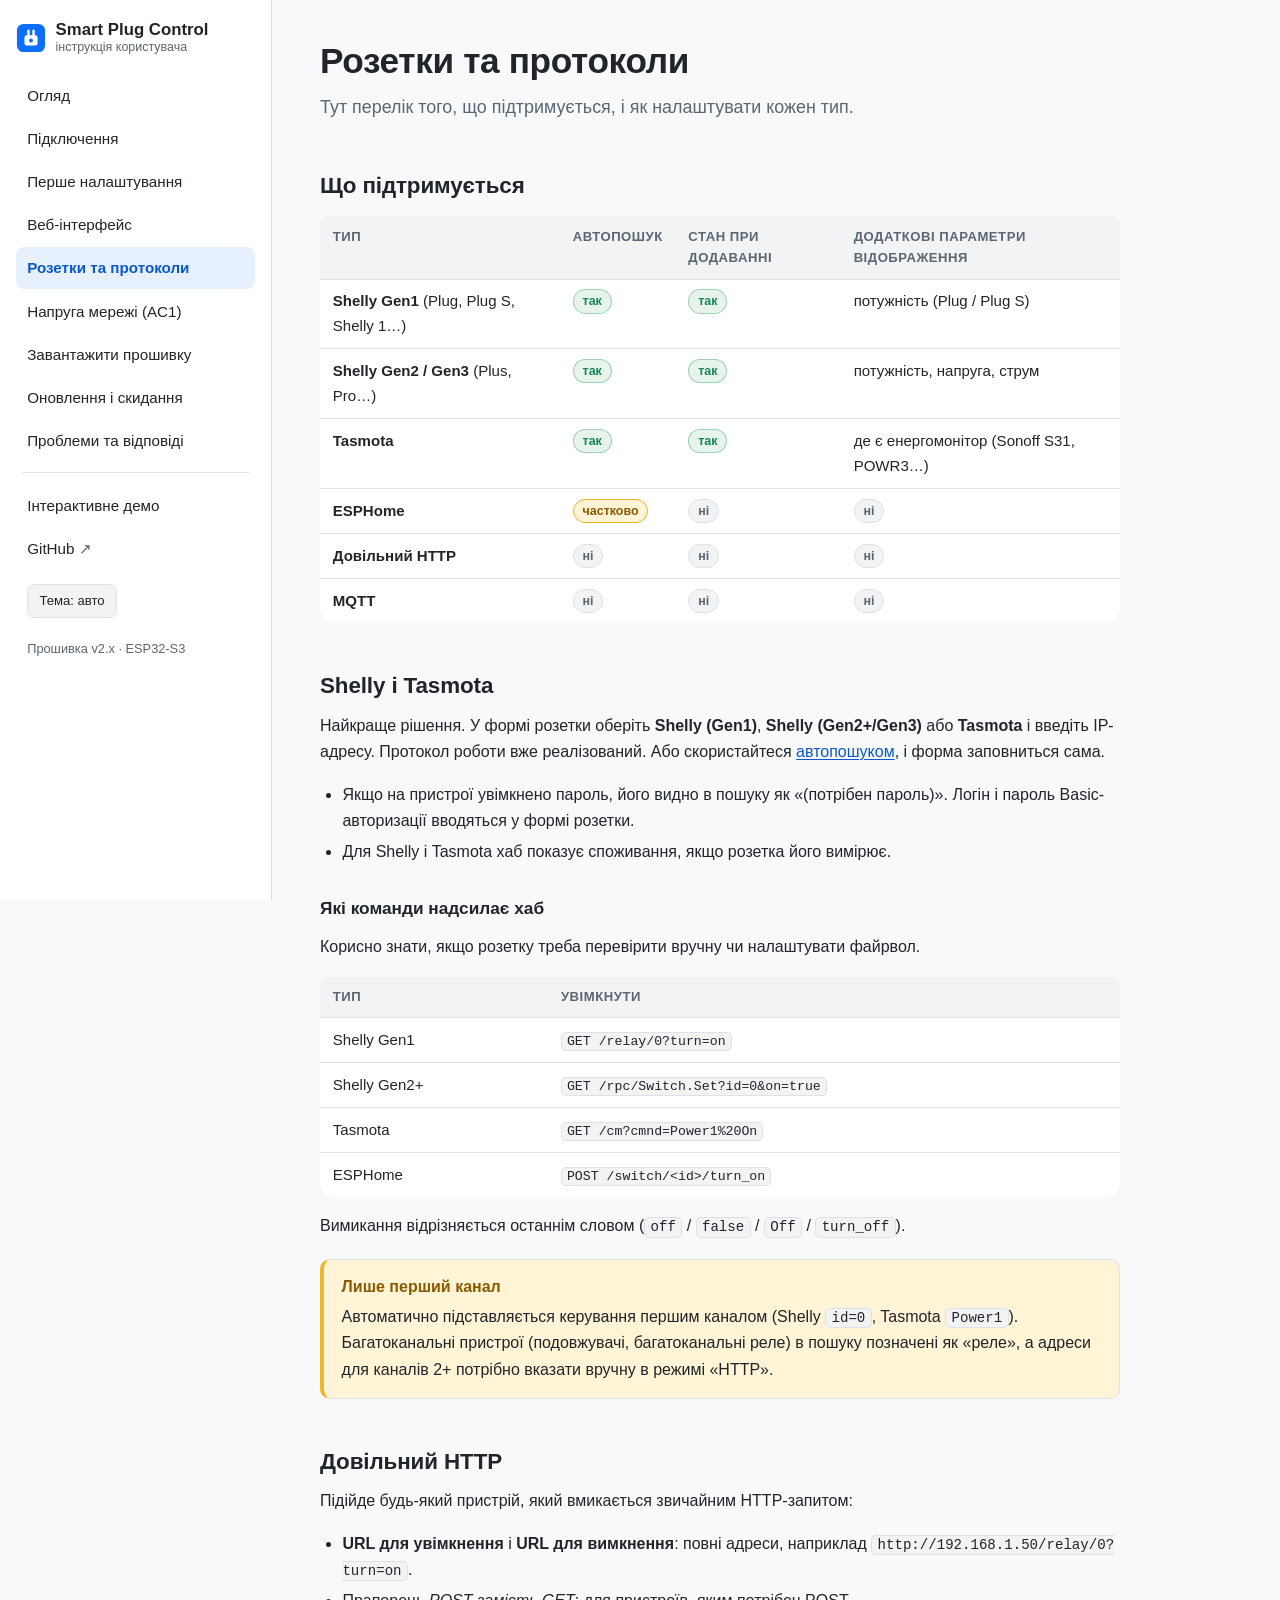
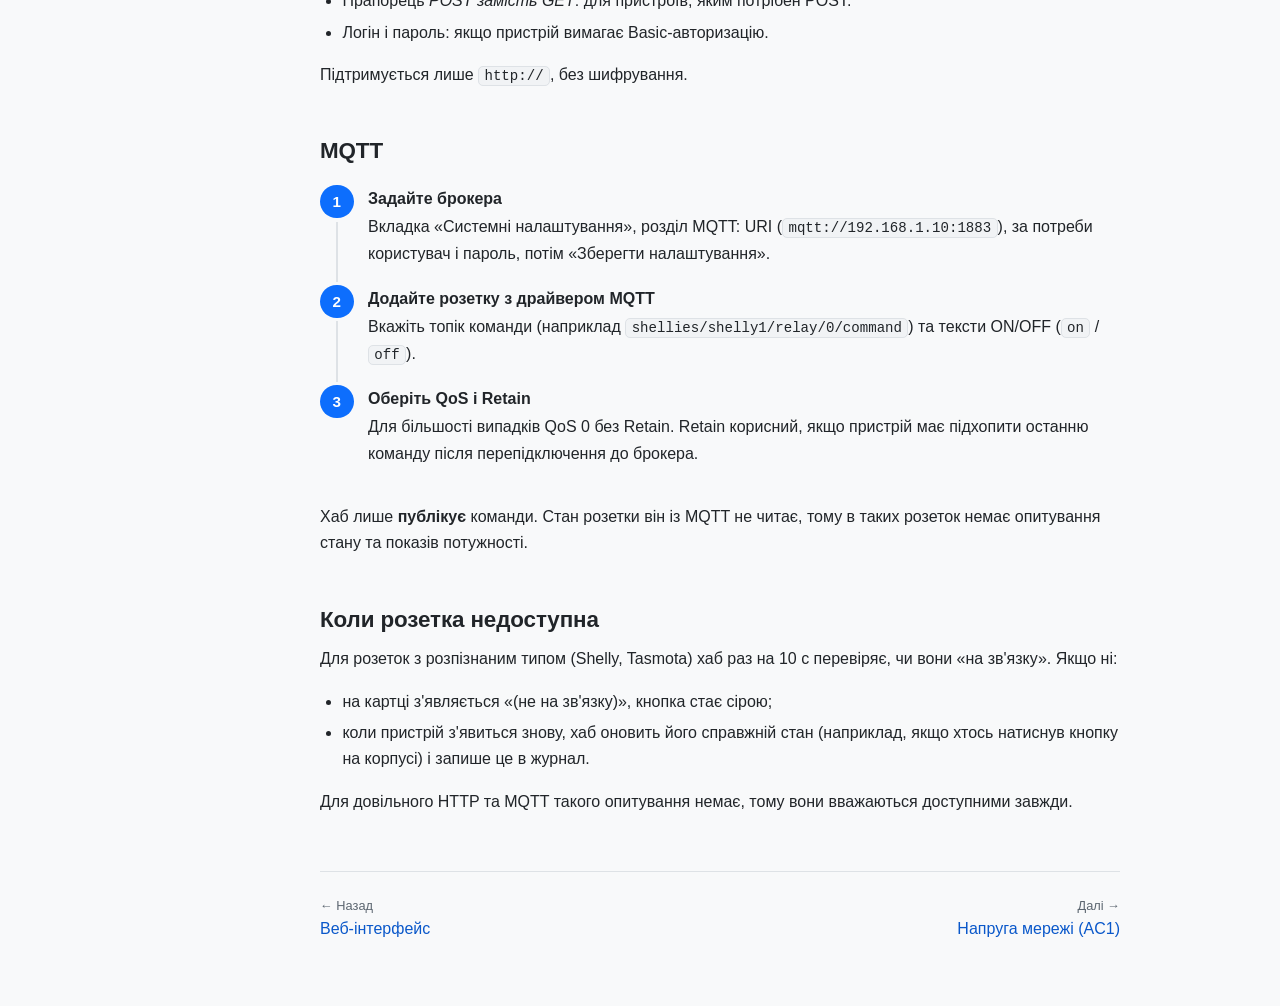
==== devices.html @ 7176c1dd "Сайт-інструкція Smart Plug Control і сторінка прошивок Перенесено з docs/ репо коду. Додано: - firmw" ====
<!doctype html>
<html lang="uk">
<head>
    <meta charset="utf-8">
    <meta name="viewport" content="width=device-width, initial-scale=1">
    <title>Розетки та протоколи — Smart Plug Control</title>
    <meta name="description"
          content="Які розетки підтримує Smart Plug Control: Shelly, Tasmota, ESPHome, довільний HTTP, MQTT. Що не підтримується.">
    <link rel="icon" type="image/svg+xml" href="assets/favicon.svg">
    <link rel="stylesheet" href="assets/site.css">
</head>
<body>
<a class="skip" href="#main">До змісту</a>
<div class="shell">
    <aside class="side" id="side">
        <noscript><a href="index.html">Огляд</a></noscript>
    </aside>
    <main id="main">

        <h1>Розетки та протоколи</h1>
        <p class="lead">Тут перелік того, що підтримується, і як
            налаштувати кожен тип.</p>

        <h2 id="matrix">Що підтримується</h2>
        <div class="tscroll">
            <table>
                <tr>
                    <th>Тип</th>
                    <th>Автопошук</th>
                    <th>Стан при додаванні</th>
                    <th>Додаткові параметри відображення</th>
                </tr>
                <tr>
                    <td><strong>Shelly Gen1</strong> (Plug, Plug S, Shelly 1…)</td>
                    <td><span class="pill on">так</span></td>
                    <td><span class="pill on">так</span></td>
                    <td>потужність (Plug / Plug S)</td>
                </tr>
                <tr>
                    <td><strong>Shelly Gen2 / Gen3</strong> (Plus, Pro…)</td>
                    <td><span class="pill on">так</span></td>
                    <td><span class="pill on">так</span></td>
                    <td>потужність, напруга, струм</td>
                </tr>
                <tr>
                    <td><strong>Tasmota</strong></td>
                    <td><span class="pill on">так</span></td>
                    <td><span class="pill on">так</span></td>
                    <td>де є енергомонітор (Sonoff S31, POWR3…)</td>
                </tr>
                <tr>
                    <td><strong>ESPHome</strong></td>
                    <td><span class="pill warn">частково</span></td>
                    <td><span class="pill off">ні</span></td>
                    <td><span class="pill off">ні</span></td>
                </tr>
                <tr>
                    <td><strong>Довільний HTTP</strong></td>
                    <td><span class="pill off">ні</span></td>
                    <td><span class="pill off">ні</span></td>
                    <td><span class="pill off">ні</span></td>
                </tr>
                <tr>
                    <td><strong>MQTT</strong></td>
                    <td><span class="pill off">ні</span></td>
                    <td><span class="pill off">ні</span></td>
                    <td><span class="pill off">ні</span></td>
                </tr>
            </table>
        </div>

        <h2 id="shelly">Shelly і Tasmota</h2>
        <p>Найкраще рішення. У формі розетки оберіть <strong>Shelly (Gen1)</strong>, <strong>Shelly
            (Gen2+/Gen3)</strong> або <strong>Tasmota</strong> і введіть IP-адресу. Протокол роботи вже реалізований. Або
            скористайтеся <a href="interface.html#scan">автопошуком</a>, і форма заповниться сама.</p>
        <ul>
            <li>Якщо на пристрої увімкнено пароль, його видно в пошуку як «(потрібен пароль)». Логін і пароль
                Basic-авторизації вводяться у формі розетки.
            </li>
            <li>Для Shelly і Tasmota хаб показує споживання, якщо розетка його вимірює.</li>
        </ul>

        <h3>Які команди надсилає хаб</h3>
        <p>Корисно знати, якщо розетку треба перевірити вручну чи налаштувати файрвол.</p>
        <div class="tscroll">
            <table>
                <tr>
                    <th>Тип</th>
                    <th>Увімкнути</th>
                </tr>
                <tr>
                    <td>Shelly Gen1</td>
                    <td><code>GET /relay/0?turn=on</code></td>
                </tr>
                <tr>
                    <td>Shelly Gen2+</td>
                    <td><code>GET /rpc/Switch.Set?id=0&amp;on=true</code></td>
                </tr>
                <tr>
                    <td>Tasmota</td>
                    <td><code>GET /cm?cmnd=Power1%20On</code></td>
                </tr>
                <tr>
                    <td>ESPHome</td>
                    <td><code>POST /switch/&lt;id&gt;/turn_on</code></td>
                </tr>
            </table>
        </div>
        <p>Вимикання відрізняється останнім словом (<code>off</code> / <code>false</code> / <code>Off</code> / <code>turn_off</code>).
        </p>

        <div class="callout warn">
            <span class="t">Лише перший канал</span>
            Автоматично підставляється керування першим каналом (Shelly <code>id=0</code>, Tasmota <code>Power1</code>).
            Багатоканальні пристрої (подовжувачі, багатоканальні реле) в пошуку позначені як «реле», а адреси для
            каналів 2+ потрібно вказати вручну в режимі «HTTP».
        </div>

        <h2 id="http">Довільний HTTP</h2>
        <p>Підійде будь-який пристрій, який вмикається звичайним HTTP-запитом:</p>
        <ul>
            <li><strong>URL для увімкнення</strong> і <strong>URL для вимкнення</strong>: повні адреси, наприклад <code>http://192.168.1.50/relay/0?turn=on</code>.
            </li>
            <li>Прапорець <em>POST замість GET</em>: для пристроїв, яким потрібен POST.</li>
            <li>Логін і пароль: якщо пристрій вимагає Basic-авторизацію.</li>
        </ul>
        <p>Підтримується лише <code>http://</code>, без шифрування.</p>

        <h2 id="mqtt">MQTT</h2>
        <ol class="steps">
            <li><strong>Задайте брокера</strong>
                Вкладка «Системні налаштування», розділ MQTT: URI (<code>mqtt://192.168.1.10:1883</code>), за потреби
                користувач і пароль, потім «Зберегти налаштування».
            </li>
            <li><strong>Додайте розетку з драйвером MQTT</strong>
                Вкажіть топік команди (наприклад <code>shellies/shelly1/relay/0/command</code>) та тексти ON/OFF (<code>on</code>
                / <code>off</code>).
            </li>
            <li><strong>Оберіть QoS і Retain</strong>
                Для більшості випадків QoS 0 без Retain. Retain корисний, якщо пристрій має підхопити останню команду
                після перепідключення до брокера.
            </li>
        </ol>
        <p>Хаб лише <strong>публікує</strong> команди. Стан розетки він із MQTT не читає, тому в таких розеток немає
            опитування стану та показів потужності.</p>

        <h2 id="offline">Коли розетка недоступна</h2>
        <p>Для розеток з розпізнаним типом (Shelly, Tasmota) хаб раз на 10 с перевіряє, чи вони «на зв'язку». Якщо
            ні:</p>
        <ul>
            <li>на картці з'являється «(не на зв'язку)», кнопка стає сірою;</li>
            <li>коли пристрій з'явиться знову, хаб оновить його справжній стан (наприклад, якщо хтось натиснув
                кнопку на корпусі) і запише це в журнал.
            </li>
        </ul>
        <p>Для довільного HTTP та MQTT такого опитування немає, тому вони вважаються доступними завжди.</p>

    </main>
</div>
<script src="assets/site.js"></script>
</body>
</html>
---- assets/site.css ----
/* Smart Plug Control — документація. Без залежностей, без збірки. */

:root {
  --bg: #f8f9fa;
  --surface: #ffffff;
  --surface-2: #f1f3f5;
  --text: #212529;
  --muted: #5c6670;
  --border: #dee2e6;
  --accent: #0d6efd;
  --accent-ink: #0a58ca;
  --accent-soft: #e7f0ff;
  --good: #198754;
  --good-soft: #e6f4ec;
  --warn: #8a5a00;
  --warn-soft: #fff4d6;
  --warn-edge: #f0b429;
  --bad: #b02a37;
  --bad-soft: #fde8ea;
  --code-bg: #14181d;
  --code-ink: #e6edf3;
  --radius: 10px;
  --shadow: 0 1px 2px rgba(0, 0, 0, .06), 0 4px 14px rgba(0, 0, 0, .04);
  --mono: ui-monospace, "SFMono-Regular", Menlo, Consolas, "Liberation Mono", monospace;
  --sans: -apple-system, BlinkMacSystemFont, "Segoe UI", Roboto, "Helvetica Neue", Arial, sans-serif;
  color-scheme: light;
}

@media (prefers-color-scheme: dark) {
  :root:not([data-theme="light"]) {
    --bg: #0f1317;
    --surface: #171c22;
    --surface-2: #1e252c;
    --text: #e6e9ec;
    --muted: #9aa5b1;
    --border: #2b343d;
    --accent: #5b9dff;
    --accent-ink: #8ab9ff;
    --accent-soft: #15233a;
    --good: #4cc38a;
    --good-soft: #14291f;
    --warn: #f3c969;
    --warn-soft: #2b2310;
    --warn-edge: #b98a1f;
    --bad: #ff8a94;
    --bad-soft: #301518;
    --code-bg: #0a0d10;
    --shadow: 0 1px 2px rgba(0, 0, 0, .4);
    color-scheme: dark;
  }
}
:root[data-theme="dark"] {
  --bg: #0f1317;
  --surface: #171c22;
  --surface-2: #1e252c;
  --text: #e6e9ec;
  --muted: #9aa5b1;
  --border: #2b343d;
  --accent: #5b9dff;
  --accent-ink: #8ab9ff;
  --accent-soft: #15233a;
  --good: #4cc38a;
  --good-soft: #14291f;
  --warn: #f3c969;
  --warn-soft: #2b2310;
  --warn-edge: #b98a1f;
  --bad: #ff8a94;
  --bad-soft: #301518;
  --code-bg: #0a0d10;
  --shadow: 0 1px 2px rgba(0, 0, 0, .4);
  color-scheme: dark;
}

*, *::before, *::after { box-sizing: border-box; }
html { scroll-behavior: smooth; -webkit-text-size-adjust: 100%; }
body {
  margin: 0;
  background: var(--bg);
  color: var(--text);
  font: 16px/1.65 var(--sans);
}
a { color: var(--accent-ink); text-underline-offset: 2px; }
a:hover { text-decoration-thickness: 2px; }
img, svg { max-width: 100%; height: auto; }

/* ---------- layout ---------- */
.shell {
  display: grid;
  grid-template-columns: 17rem minmax(0, 1fr);
  min-height: 100vh;
}
.side {
  position: sticky; top: 0; align-self: start;
  height: 100vh; overflow-y: auto;
  padding: 1.25rem 1rem 2rem;
  border-right: 1px solid var(--border);
  background: var(--surface);
}
.brand {
  display: flex; align-items: center; gap: .6rem;
  text-decoration: none; color: var(--text);
  font-weight: 650; font-size: 1.05rem; line-height: 1.2;
  margin-bottom: 1.25rem;
}
.brand img { width: 30px; height: 30px; flex: none; }
.brand small { display: block; font-weight: 400; color: var(--muted); font-size: .78rem; }
.side nav { display: grid; gap: 2px; }
.side nav a {
  display: block; padding: .5rem .7rem; border-radius: 8px;
  text-decoration: none; color: var(--text); font-size: .95rem;
}
.side nav a:hover { background: var(--surface-2); }
.side nav a[aria-current="page"] { background: var(--accent-soft); color: var(--accent-ink); font-weight: 600; }
.side nav .sep { height: 1px; background: var(--border); margin: .6rem .4rem; }
.side nav a.ext::after { content: " ↗"; color: var(--muted); }
.side-foot { margin-top: 1.25rem; font-size: .8rem; color: var(--muted); padding: 0 .7rem; }
.theme-btn {
  margin: .9rem .7rem 0; padding: .35rem .7rem; font: inherit; font-size: .82rem;
  background: var(--surface-2); color: var(--text); border: 1px solid var(--border);
  border-radius: 8px; cursor: pointer;
}

main { padding: 2.5rem clamp(1rem, 4vw, 3rem) 4rem; max-width: 56rem; width: 100%; }
main > :first-child { margin-top: 0; }

/* ---------- type ---------- */
h1 { font-size: clamp(1.7rem, 3.4vw, 2.2rem); line-height: 1.2; margin: 0 0 .6rem; letter-spacing: -.01em; }
h2 { font-size: 1.4rem; line-height: 1.3; margin: 2.6rem 0 .8rem; padding-top: .4rem; letter-spacing: -.005em; }
h3 { font-size: 1.08rem; margin: 1.8rem 0 .5rem; }
p { margin: .7rem 0; }
.lead { font-size: 1.12rem; color: var(--muted); max-width: 42rem; }
ul, ol { padding-left: 1.4rem; }
li { margin: .3rem 0; }
code, kbd {
  font-family: var(--mono); font-size: .88em;
  background: var(--surface-2); border: 1px solid var(--border);
  padding: .08em .38em; border-radius: 5px;
}
kbd { border-bottom-width: 2px; }
pre {
  position: relative; background: var(--code-bg); color: var(--code-ink);
  padding: 1rem 1.1rem; border-radius: var(--radius); overflow-x: auto;
  font: .86rem/1.55 var(--mono); margin: 1rem 0;
}
pre code { background: none; border: 0; padding: 0; color: inherit; font-size: inherit; }
.copy {
  position: absolute; top: .5rem; right: .5rem; font: .72rem var(--sans);
  padding: .2rem .55rem; border-radius: 6px; border: 1px solid #3a444e;
  background: #232b33; color: #c9d1d9; cursor: pointer; opacity: 0; transition: opacity .15s;
}
pre:hover .copy, .copy:focus { opacity: 1; }
hr { border: 0; border-top: 1px solid var(--border); margin: 2.5rem 0; }

/* ---------- components ---------- */
.callout {
  margin: 1.2rem 0; padding: .9rem 1.1rem; border-radius: var(--radius);
  border: 1px solid var(--border); border-left-width: 4px; background: var(--surface);
}
.callout > :first-child { margin-top: 0; }
.callout > :last-child { margin-bottom: 0; }
.callout .t { display: block; font-weight: 650; margin-bottom: .2rem; }
.callout.note { border-left-color: var(--accent); background: var(--accent-soft); }
.callout.warn { border-left-color: var(--warn-edge); background: var(--warn-soft); }
.callout.warn .t { color: var(--warn); }
.callout.danger { border-left-color: var(--bad); background: var(--bad-soft); }
.callout.danger .t { color: var(--bad); }
.callout.ok { border-left-color: var(--good); background: var(--good-soft); }

.grid { display: grid; gap: 1rem; grid-template-columns: repeat(auto-fit, minmax(15rem, 1fr)); margin: 1.2rem 0; }
.card {
  display: block; padding: 1.1rem 1.2rem; border-radius: var(--radius);
  background: var(--surface); border: 1px solid var(--border); box-shadow: var(--shadow);
  color: inherit; text-decoration: none;
}
a.card:hover { border-color: var(--accent); transform: translateY(-1px); }
a.card { transition: border-color .15s, transform .15s; }
.card h3 { margin: 0 0 .3rem; font-size: 1.02rem; }
.card p { margin: 0; color: var(--muted); font-size: .93rem; }
.card .n { font: 600 .78rem var(--mono); color: var(--accent-ink); letter-spacing: .04em; }

.steps { list-style: none; counter-reset: s; padding: 0; margin: 1.2rem 0; }
.steps > li {
  counter-increment: s; position: relative;
  padding: .1rem 0 1.1rem 3rem; margin: 0;
  border-left: 0;
}
.steps > li::before {
  content: counter(s); position: absolute; left: 0; top: 0;
  width: 2.1rem; height: 2.1rem; border-radius: 50%;
  display: grid; place-items: center; font-weight: 650; font-size: .95rem;
  background: var(--accent); color: #fff;
}
.steps > li:not(:last-child)::after {
  content: ""; position: absolute; left: 1.02rem; top: 2.3rem; bottom: .15rem;
  width: 2px; background: var(--border);
}
.steps > li > strong:first-child { display: block; margin-bottom: .1rem; }

table { width: 100%; border-collapse: collapse; margin: 1rem 0; font-size: .94rem; background: var(--surface); border-radius: var(--radius); overflow: hidden; box-shadow: 0 0 0 1px var(--border); }
th, td { text-align: left; padding: .6rem .8rem; vertical-align: top; border-bottom: 1px solid var(--border); }
th { background: var(--surface-2); font-weight: 600; font-size: .82rem; text-transform: uppercase; letter-spacing: .04em; color: var(--muted); }
tr:last-child td { border-bottom: 0; }
.tscroll { overflow-x: auto; margin: 1rem 0; border-radius: var(--radius); }
.tscroll table { margin: 0; min-width: 34rem; }

.pill { display: inline-block; padding: .05rem .55rem; border-radius: 999px; font-size: .78rem; font-weight: 600; border: 1px solid transparent; vertical-align: 1px; }
.pill.on { background: var(--good-soft); color: var(--good); border-color: color-mix(in srgb, var(--good) 35%, transparent); }
.pill.off { background: var(--surface-2); color: var(--muted); border-color: var(--border); }
.pill.warn { background: var(--warn-soft); color: var(--warn); border-color: var(--warn-edge); }
.pill.no { background: var(--bad-soft); color: var(--bad); border-color: color-mix(in srgb, var(--bad) 35%, transparent); }

.hero { padding: .5rem 0 1rem; }
.hero .actions { display: flex; flex-wrap: wrap; gap: .7rem; margin-top: 1.4rem; }
.btn {
  display: inline-block; padding: .6rem 1.1rem; border-radius: 9px; font-weight: 600;
  text-decoration: none; border: 1px solid var(--border); background: var(--surface); color: var(--text);
}
.btn.primary { background: var(--accent); border-color: var(--accent); color: #fff; }
.btn:hover { filter: brightness(1.06); }
.badges { display: flex; flex-wrap: wrap; gap: .4rem; margin: 1rem 0 0; }

figure { margin: 1.4rem 0; }
/* схема підключення (hardware.html) */
.dg-box { fill: var(--surface-2); stroke: var(--border); stroke-width: 1.5; }
.dg-hv { stroke: var(--bad); }
.dg-mcu { fill: var(--accent-soft); stroke: var(--accent); stroke-width: 1.5; }
.dg-l { stroke: var(--bad); stroke-width: 2.2; fill: none; }
.dg-n { stroke: var(--accent); stroke-width: 2.2; fill: none; }
.dg-qf { fill: var(--surface); stroke: var(--bad); stroke-width: 1.8; }
.dg-term { fill: var(--surface); stroke: var(--text); stroke-width: 1.5; }
.dg-term.on { fill: var(--text); }
.dg-free { fill: none; stroke: var(--muted); stroke-width: 1.3; stroke-dasharray: 6 4; }
.dg-open { stroke: var(--muted); stroke-width: 1.8; stroke-dasharray: 5 4; fill: none; }
.dg-end { fill: none; stroke: var(--muted); stroke-width: 1.5; }
.dg-txt { fill: var(--text); font: 13px var(--sans); }
.dg-sub { fill: var(--muted); font: 11.5px var(--sans); }
.dg-b { font-weight: 650; }
figure .tscroll svg { min-width: 640px; }
figure svg { width: 100%; display: block; background: var(--surface); border: 1px solid var(--border); border-radius: var(--radius); }
figcaption { color: var(--muted); font-size: .88rem; margin-top: .5rem; }

.shot {
  border: 1px solid var(--border); border-radius: var(--radius); background: var(--surface);
  padding: 1rem; margin: 1.2rem 0; box-shadow: var(--shadow);
}
.shot .label { font-size: .78rem; text-transform: uppercase; letter-spacing: .05em; color: var(--muted); margin-bottom: .5rem; }

details {
  border: 1px solid var(--border); border-radius: var(--radius); background: var(--surface);
  padding: .1rem 1.1rem; margin: .7rem 0;
}
details[open] { padding-bottom: .6rem; }
summary { cursor: pointer; font-weight: 600; padding: .7rem 0; }

.pager { display: flex; justify-content: space-between; gap: 1rem; margin-top: 3.5rem; padding-top: 1.4rem; border-top: 1px solid var(--border); }
.pager a { max-width: 48%; text-decoration: none; }
.pager small { display: block; color: var(--muted); font-size: .8rem; }
.pager .next { margin-left: auto; text-align: right; }

.skip { position: absolute; left: -999px; }
.skip:focus { left: 1rem; top: 1rem; background: var(--surface); padding: .5rem 1rem; z-index: 10; }

/* ---------- mobile ---------- */
@media (max-width: 880px) {
  .shell { grid-template-columns: minmax(0, 1fr); }
  .side { position: static; height: auto; border-right: 0; border-bottom: 1px solid var(--border); padding: .8rem 1rem; }
  .brand { margin-bottom: .6rem; }
  .side nav { display: flex; gap: .3rem; overflow-x: auto; padding-bottom: .3rem; scrollbar-width: thin; }
  .side nav a { white-space: nowrap; flex: none; }
  .side nav .sep { display: none; }
  .side-foot { display: none; }
  .theme-btn { margin: .4rem 0 0; }
  main { padding-top: 1.6rem; }
  .pager { flex-direction: column; }
  .pager a { max-width: none; }
  .pager .next { text-align: left; margin-left: 0; }
}

@media print {
  .side, .pager, .copy, .theme-btn { display: none; }
  .shell { display: block; }
  body { background: #fff; color: #000; }
}

/* ---------- сторінка прошивок (firmware.html) ---------- */
.fw { margin: 1.4rem 0 2rem; }
.fw-pick { display: block; max-width: 30rem; }
.fw-pick span { display: block; font-weight: 600; font-size: .9rem; margin-bottom: .35rem; }
.fw-pick select {
  width: 100%; font: inherit; font-size: 1rem; padding: .6rem .8rem; border-radius: 9px;
  border: 1px solid var(--border); background: var(--surface); color: var(--text);
}
.fw-pick select:focus { outline: 2px solid var(--accent); outline-offset: 1px; }
.fw-beta { display: inline-flex; align-items: center; gap: .45rem; margin: .7rem 0 0; font-size: .92rem; color: var(--muted); cursor: pointer; }
.fw-card {
  margin-top: 1.2rem; padding: 1.2rem 1.3rem; border-radius: var(--radius);
  background: var(--surface); border: 1px solid var(--border); box-shadow: var(--shadow);
}
.fw-head { display: flex; flex-wrap: wrap; align-items: baseline; gap: .5rem .7rem; }
.fw-head strong { font-size: 1.25rem; }
.fw-date { color: var(--muted); font-size: .9rem; margin-left: auto; }
.fw-files { display: grid; gap: .7rem; grid-template-columns: repeat(auto-fit, minmax(14rem, 1fr)); margin: 1rem 0 .4rem; }
.fw-file {
  display: block; padding: .8rem 1rem; border-radius: 10px; text-decoration: none;
  border: 1px solid var(--border); background: var(--surface-2); color: var(--text);
}
.fw-file.main { background: var(--accent); border-color: var(--accent); color: #fff; }
.fw-file.eng { border-color: var(--warn-edge); background: var(--warn-soft); }
.fw-file.off { color: var(--muted); border-style: dashed; background: transparent; }
a.fw-file:hover { filter: brightness(1.06); }
.fw-kind { display: block; font-weight: 650; }
.fw-meta { display: block; font: .8rem var(--mono); opacity: .85; margin-top: .15rem; overflow-wrap: anywhere; }
.fw-notes h3 { margin-top: 1.2rem; }
.fw-notes h4 { margin: 1rem 0 .3rem; font-size: .98rem; }
.fw-more { font-size: .9rem; }

/* перемикач версій документації (site.js) */
.doc-ver { display: block; margin: 0 .4rem 1rem; }
.doc-ver span { display: block; font-size: .75rem; color: var(--muted); margin-bottom: .25rem; }
.doc-ver select {
  width: 100%; font: inherit; font-size: .9rem; padding: .4rem .5rem; border-radius: 8px;
  border: 1px solid var(--border); background: var(--surface-2); color: var(--text);
}
.doc-ver[hidden] { display: none; }
.fw-other { margin: 1rem 0 0; }
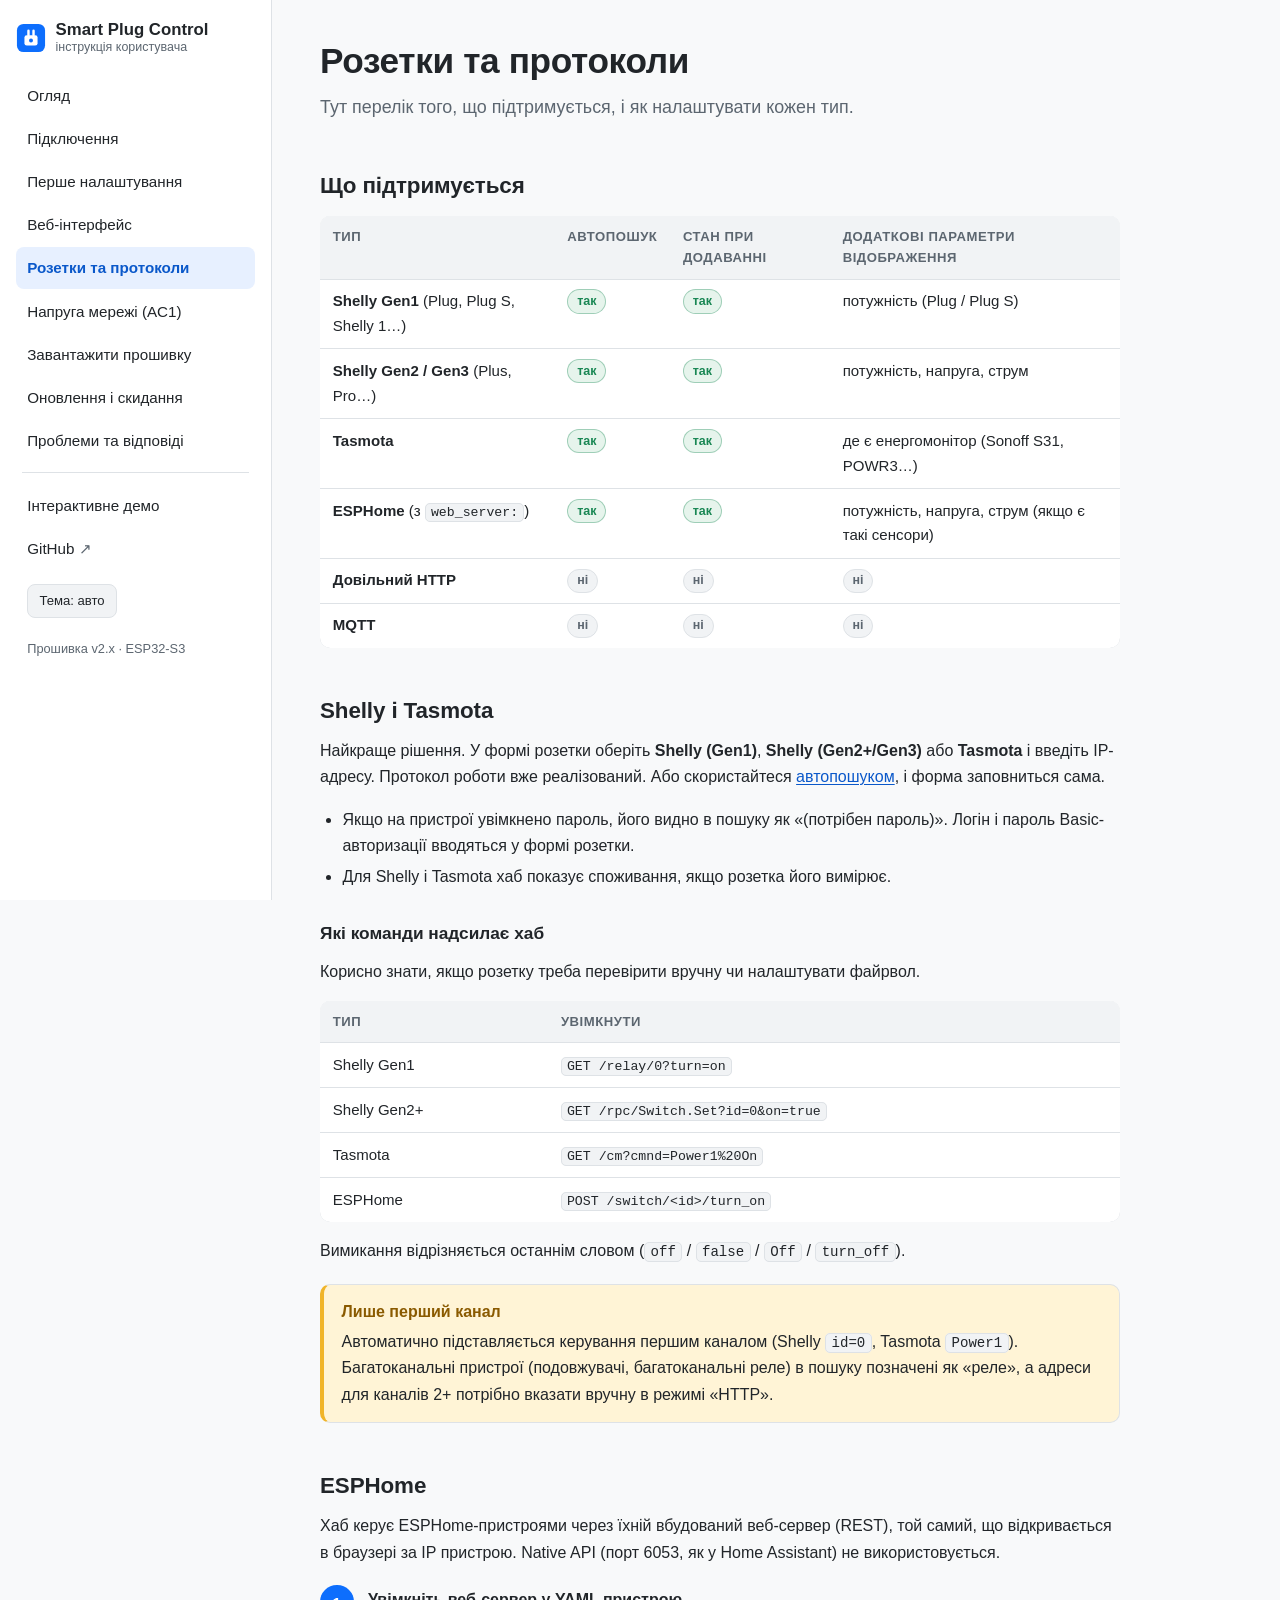
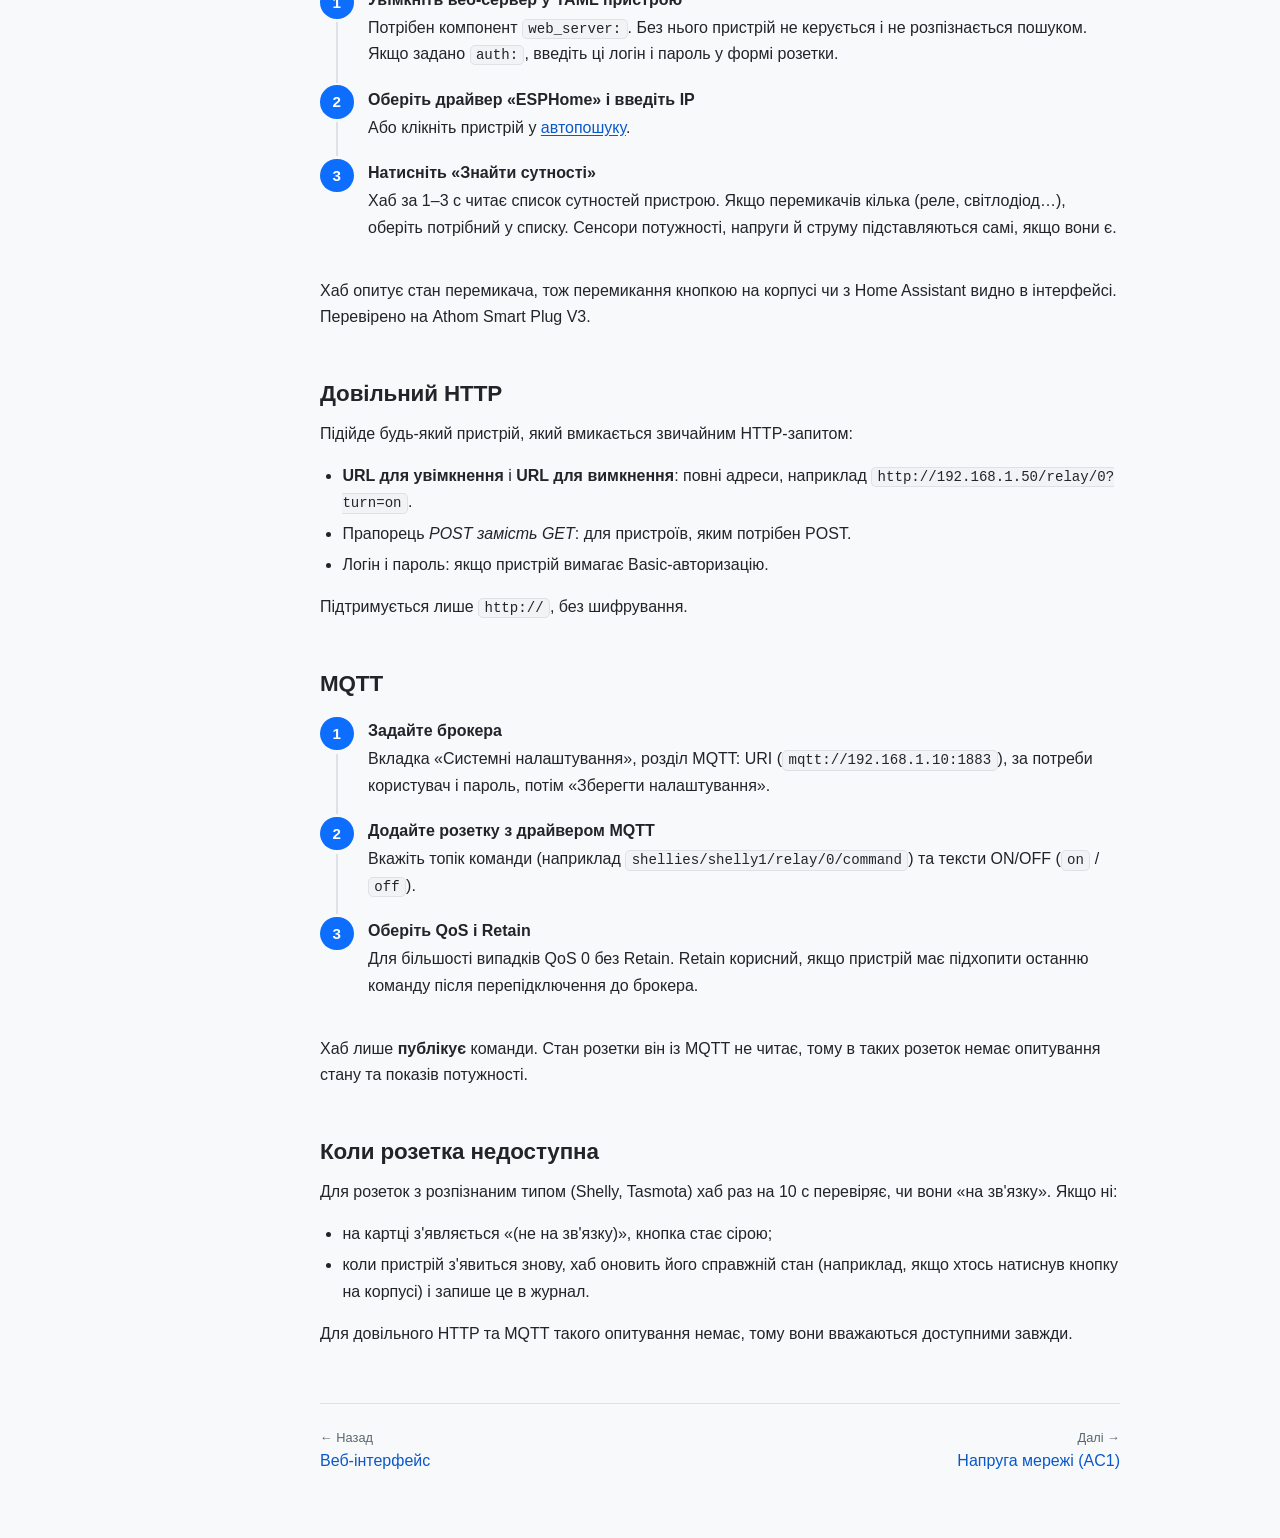
==== commit b62d0fe5: "Прошивка 2.1.7: ESPHome, інженерна збірка, нове поле вибору прошивки - демо: синхронізовано з 2.1.7;" ====
--- a/devices.html
+++ b/devices.html
@@ -49,10 +49,10 @@
                     <td>де є енергомонітор (Sonoff S31, POWR3…)</td>
                 </tr>
                 <tr>
-                    <td><strong>ESPHome</strong></td>
-                    <td><span class="pill warn">частково</span></td>
-                    <td><span class="pill off">ні</span></td>
-                    <td><span class="pill off">ні</span></td>
+                    <td><strong>ESPHome</strong> (з <code>web_server:</code>)</td>
+                    <td><span class="pill on">так</span></td>
+                    <td><span class="pill on">так</span></td>
+                    <td>потужність, напруга, струм (якщо є такі сенсори)</td>
                 </tr>
                 <tr>
                     <td><strong>Довільний HTTP</strong></td>
@@ -116,6 +116,25 @@
             каналів 2+ потрібно вказати вручну в режимі «HTTP».
         </div>
 
+        <h2 id="esphome">ESPHome</h2>
+        <p>Хаб керує ESPHome-пристроями через їхній вбудований веб-сервер (REST), той самий, що відкривається в
+            браузері за IP пристрою. Native API (порт 6053, як у Home Assistant) не використовується.</p>
+        <ol class="steps">
+            <li><strong>Увімкніть веб-сервер у YAML пристрою</strong>
+                Потрібен компонент <code>web_server:</code>. Без нього пристрій не керується і не розпізнається
+                пошуком. Якщо задано <code>auth:</code>, введіть ці логін і пароль у формі розетки.
+            </li>
+            <li><strong>Оберіть драйвер «ESPHome» і введіть IP</strong>
+                Або клікніть пристрій у <a href="interface.html#scan">автопошуку</a>.
+            </li>
+            <li><strong>Натисніть «Знайти сутності»</strong>
+                Хаб за 1–3 с читає список сутностей пристрою. Якщо перемикачів кілька (реле, світлодіод…), оберіть
+                потрібний у списку. Сенсори потужності, напруги й струму підставляються самі, якщо вони є.
+            </li>
+        </ol>
+        <p>Хаб опитує стан перемикача, тож перемикання кнопкою на корпусі чи з Home Assistant видно в інтерфейсі.
+            Перевірено на Athom Smart Plug V3.</p>
+
         <h2 id="http">Довільний HTTP</h2>
         <p>Підійде будь-який пристрій, який вмикається звичайним HTTP-запитом:</p>
         <ul>
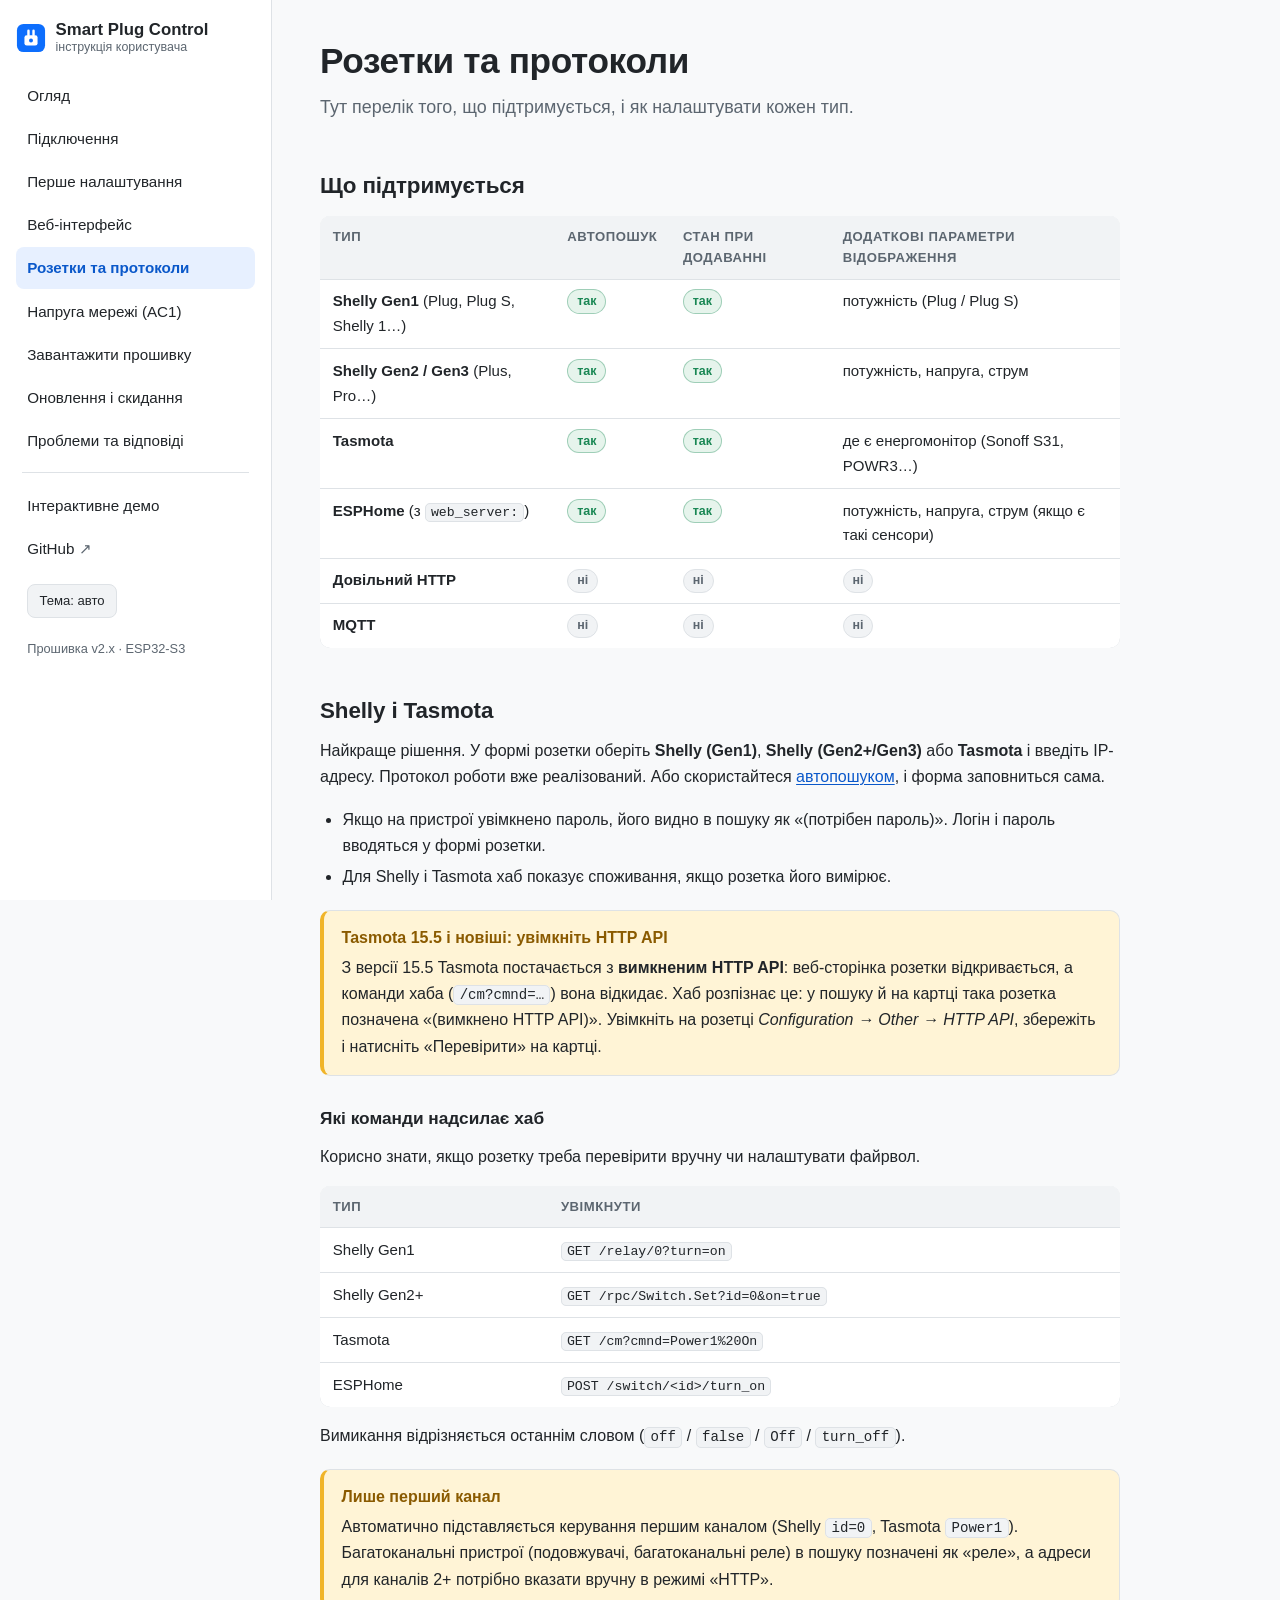
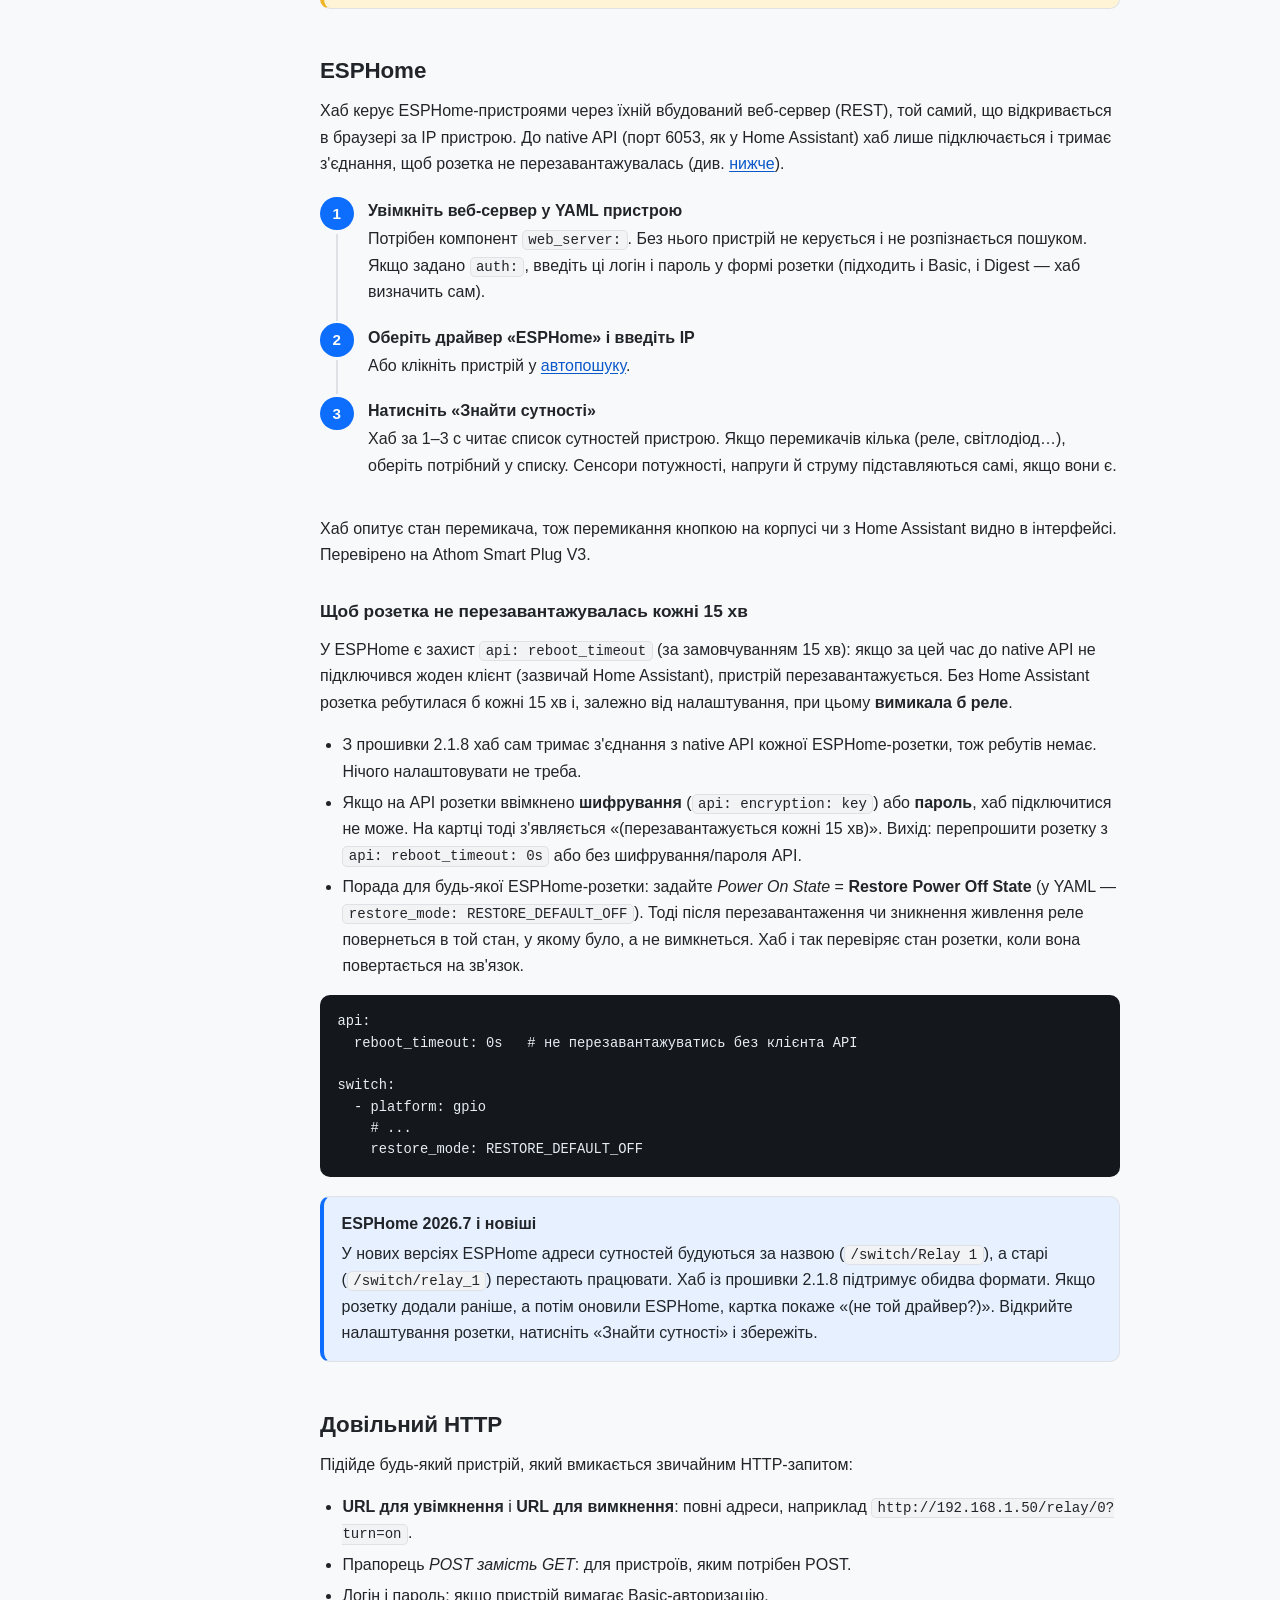
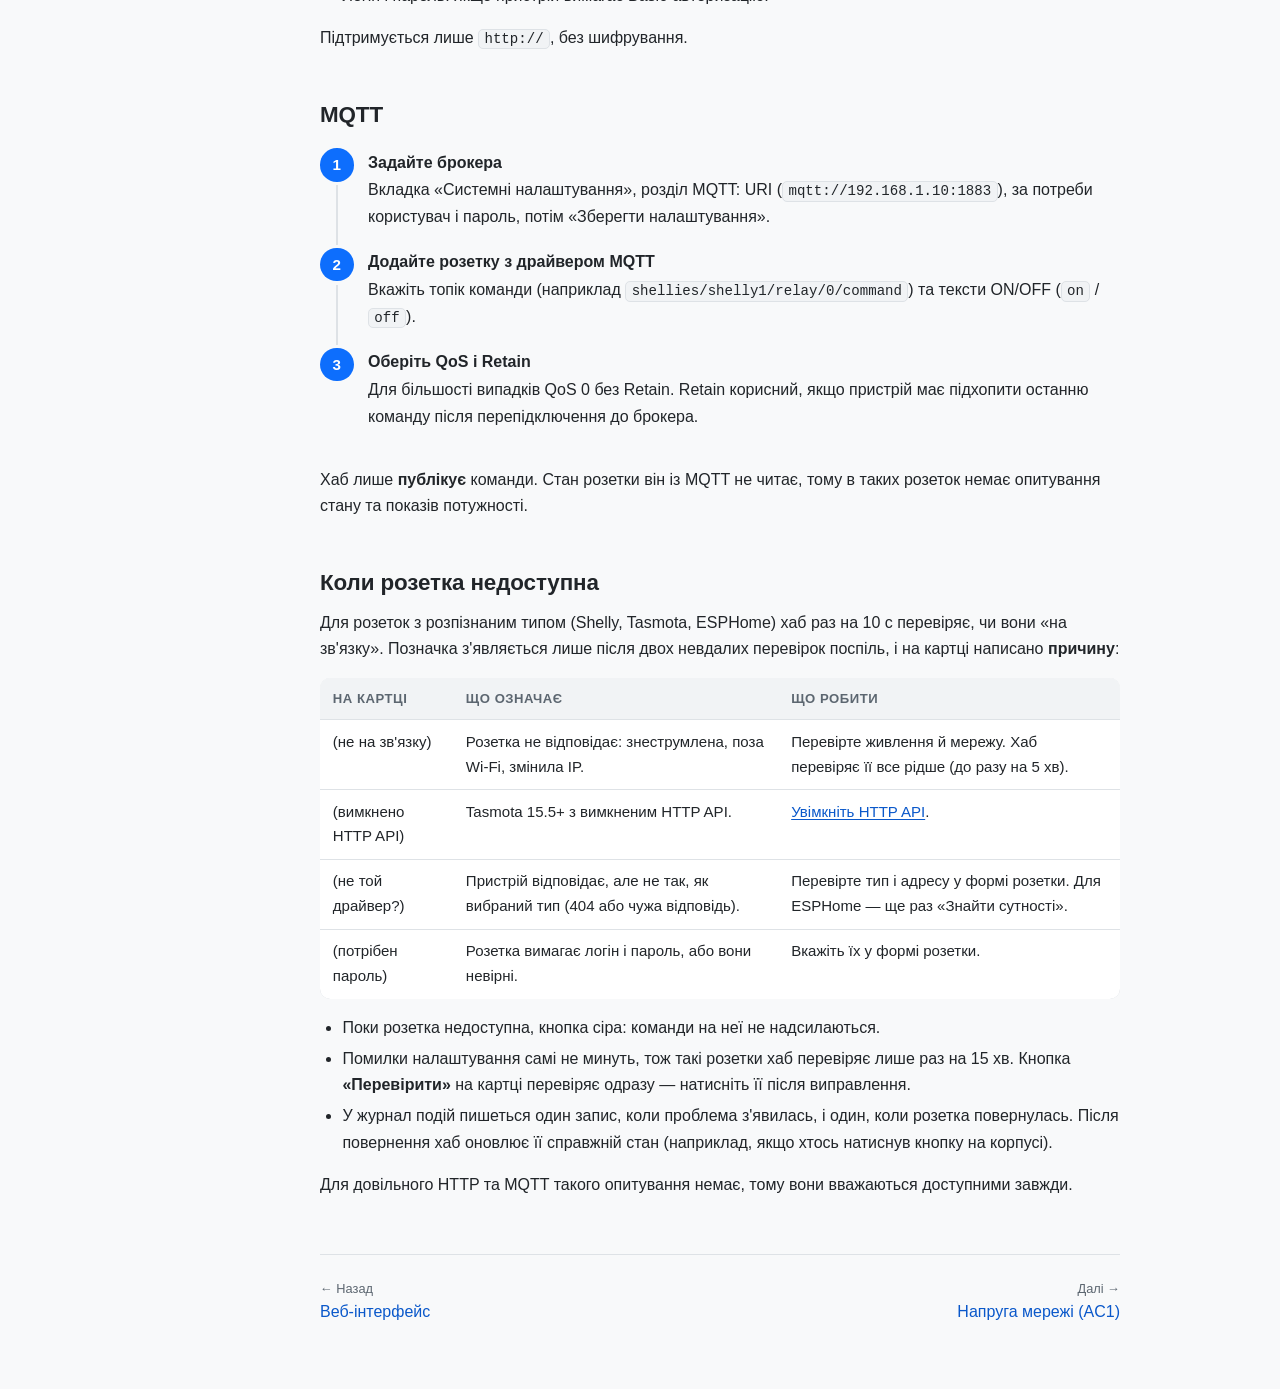
==== commit 3f79db96: "Демо і «Розетки» під прошивку 2.1.8 - демо: нова «Діагностика» (процесор по ядрах, без «Найбільшого " ====
--- a/devices.html
+++ b/devices.html
@@ -75,10 +75,18 @@
             скористайтеся <a href="interface.html#scan">автопошуком</a>, і форма заповниться сама.</p>
         <ul>
             <li>Якщо на пристрої увімкнено пароль, його видно в пошуку як «(потрібен пароль)». Логін і пароль
-                Basic-авторизації вводяться у формі розетки.
+                вводяться у формі розетки.
             </li>
             <li>Для Shelly і Tasmota хаб показує споживання, якщо розетка його вимірює.</li>
         </ul>
+
+        <div class="callout warn" id="tasmota-http-api">
+            <span class="t">Tasmota 15.5 і новіші: увімкніть HTTP API</span>
+            З версії 15.5 Tasmota постачається з <strong>вимкненим HTTP API</strong>: веб-сторінка розетки відкривається,
+            а команди хаба (<code>/cm?cmnd=…</code>) вона відкидає. Хаб розпізнає це: у пошуку й на картці така
+            розетка позначена «(вимкнено HTTP API)». Увімкніть на розетці <em>Configuration → Other → HTTP API</em>,
+            збережіть і натисніть «Перевірити» на картці.
+        </div>
 
         <h3>Які команди надсилає хаб</h3>
         <p>Корисно знати, якщо розетку треба перевірити вручну чи налаштувати файрвол.</p>
@@ -118,11 +126,13 @@
 
         <h2 id="esphome">ESPHome</h2>
         <p>Хаб керує ESPHome-пристроями через їхній вбудований веб-сервер (REST), той самий, що відкривається в
-            браузері за IP пристрою. Native API (порт 6053, як у Home Assistant) не використовується.</p>
+            браузері за IP пристрою. До native API (порт 6053, як у Home Assistant) хаб лише підключається і тримає
+            з'єднання, щоб розетка не перезавантажувалась (див. <a href="#esphome-reboot">нижче</a>).</p>
         <ol class="steps">
             <li><strong>Увімкніть веб-сервер у YAML пристрою</strong>
                 Потрібен компонент <code>web_server:</code>. Без нього пристрій не керується і не розпізнається
-                пошуком. Якщо задано <code>auth:</code>, введіть ці логін і пароль у формі розетки.
+                пошуком. Якщо задано <code>auth:</code>, введіть ці логін і пароль у формі розетки (підходить і
+                Basic, і Digest — хаб визначить сам).
             </li>
             <li><strong>Оберіть драйвер «ESPHome» і введіть IP</strong>
                 Або клікніть пристрій у <a href="interface.html#scan">автопошуку</a>.
@@ -134,6 +144,41 @@
         </ol>
         <p>Хаб опитує стан перемикача, тож перемикання кнопкою на корпусі чи з Home Assistant видно в інтерфейсі.
             Перевірено на Athom Smart Plug V3.</p>
+
+        <h3 id="esphome-reboot">Щоб розетка не перезавантажувалась кожні 15 хв</h3>
+        <p>У ESPHome є захист <code>api: reboot_timeout</code> (за замовчуванням 15 хв): якщо за цей час до native API
+            не підключився жоден клієнт (зазвичай Home Assistant), пристрій перезавантажується. Без Home Assistant
+            розетка ребутилася б кожні 15 хв і, залежно від налаштування, при цьому <strong>вимикала б реле</strong>.</p>
+        <ul>
+            <li>З прошивки 2.1.8 хаб сам тримає з'єднання з native API кожної ESPHome-розетки, тож ребутів немає.
+                Нічого налаштовувати не треба.
+            </li>
+            <li>Якщо на API розетки ввімкнено <strong>шифрування</strong> (<code>api: encryption: key</code>) або
+                <strong>пароль</strong>, хаб підключитися не може. На картці тоді з'являється «(перезавантажується
+                кожні 15 хв)». Вихід: перепрошити розетку з <code>api: reboot_timeout: 0s</code> або без
+                шифрування/пароля API.
+            </li>
+            <li>Порада для будь-якої ESPHome-розетки: задайте <em>Power On State</em> =
+                <strong>Restore Power Off State</strong> (у YAML — <code>restore_mode: RESTORE_DEFAULT_OFF</code>).
+                Тоді після перезавантаження чи зникнення живлення реле повернеться в той стан, у якому було, а не
+                вимкнеться. Хаб і так перевіряє стан розетки, коли вона повертається на зв'язок.
+            </li>
+        </ul>
+        <pre><code>api:
+  reboot_timeout: 0s   # не перезавантажуватись без клієнта API
+
+switch:
+  - platform: gpio
+    # ...
+    restore_mode: RESTORE_DEFAULT_OFF</code></pre>
+
+        <div class="callout note">
+            <span class="t">ESPHome 2026.7 і новіші</span>
+            У нових версіях ESPHome адреси сутностей будуються за назвою (<code>/switch/Relay 1</code>), а старі
+            (<code>/switch/relay_1</code>) перестають працювати. Хаб із прошивки 2.1.8 підтримує обидва формати. Якщо
+            розетку додали раніше, а потім оновили ESPHome, картка покаже «(не той драйвер?)». Відкрийте налаштування
+            розетки, натисніть «Знайти сутності» і збережіть.
+        </div>
 
         <h2 id="http">Довільний HTTP</h2>
         <p>Підійде будь-який пристрій, який вмикається звичайним HTTP-запитом:</p>
@@ -164,12 +209,45 @@
             опитування стану та показів потужності.</p>
 
         <h2 id="offline">Коли розетка недоступна</h2>
-        <p>Для розеток з розпізнаним типом (Shelly, Tasmota) хаб раз на 10 с перевіряє, чи вони «на зв'язку». Якщо
-            ні:</p>
-        <ul>
-            <li>на картці з'являється «(не на зв'язку)», кнопка стає сірою;</li>
-            <li>коли пристрій з'явиться знову, хаб оновить його справжній стан (наприклад, якщо хтось натиснув
-                кнопку на корпусі) і запише це в журнал.
+        <p>Для розеток з розпізнаним типом (Shelly, Tasmota, ESPHome) хаб раз на 10 с перевіряє, чи вони «на
+            зв'язку». Позначка з'являється лише після двох невдалих перевірок поспіль, і на картці написано
+            <strong>причину</strong>:</p>
+        <div class="tscroll">
+            <table>
+                <tr>
+                    <th>На картці</th>
+                    <th>Що означає</th>
+                    <th>Що робити</th>
+                </tr>
+                <tr>
+                    <td>(не на зв'язку)</td>
+                    <td>Розетка не відповідає: знеструмлена, поза Wi-Fi, змінила IP.</td>
+                    <td>Перевірте живлення й мережу. Хаб перевіряє її все рідше (до разу на 5 хв).</td>
+                </tr>
+                <tr>
+                    <td>(вимкнено HTTP API)</td>
+                    <td>Tasmota 15.5+ з вимкненим HTTP API.</td>
+                    <td><a href="#tasmota-http-api">Увімкніть HTTP API</a>.</td>
+                </tr>
+                <tr>
+                    <td>(не той драйвер?)</td>
+                    <td>Пристрій відповідає, але не так, як вибраний тип (404 або чужа відповідь).</td>
+                    <td>Перевірте тип і адресу у формі розетки. Для ESPHome — ще раз «Знайти сутності».</td>
+                </tr>
+                <tr>
+                    <td>(потрібен пароль)</td>
+                    <td>Розетка вимагає логін і пароль, або вони невірні.</td>
+                    <td>Вкажіть їх у формі розетки.</td>
+                </tr>
+            </table>
+        </div>
+        <ul>
+            <li>Поки розетка недоступна, кнопка сіра: команди на неї не надсилаються.</li>
+            <li>Помилки налаштування самі не минуть, тож такі розетки хаб перевіряє лише раз на 15 хв. Кнопка
+                <strong>«Перевірити»</strong> на картці перевіряє одразу — натисніть її після виправлення.
+            </li>
+            <li>У журнал подій пишеться один запис, коли проблема з'явилась, і один, коли розетка повернулась.
+                Після повернення хаб оновлює її справжній стан (наприклад, якщо хтось натиснув кнопку на корпусі).
             </li>
         </ul>
         <p>Для довільного HTTP та MQTT такого опитування немає, тому вони вважаються доступними завжди.</p>
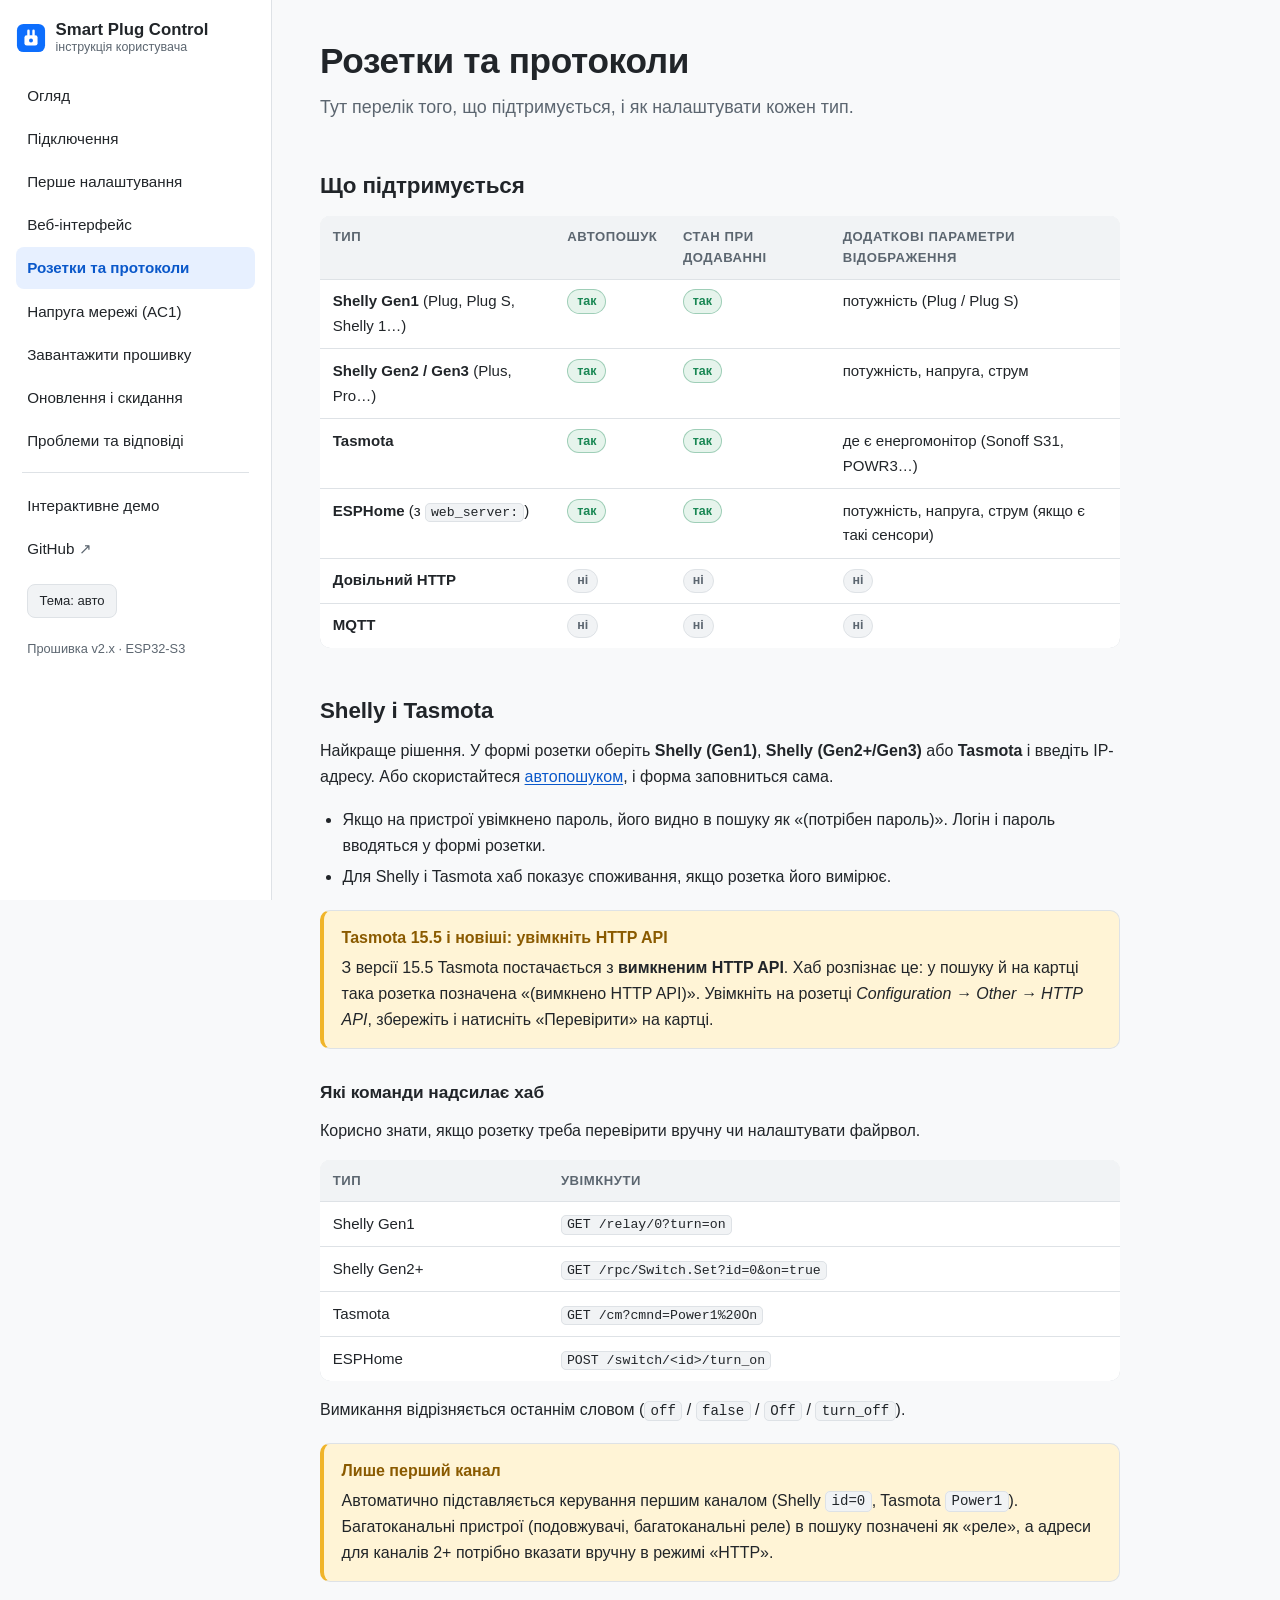
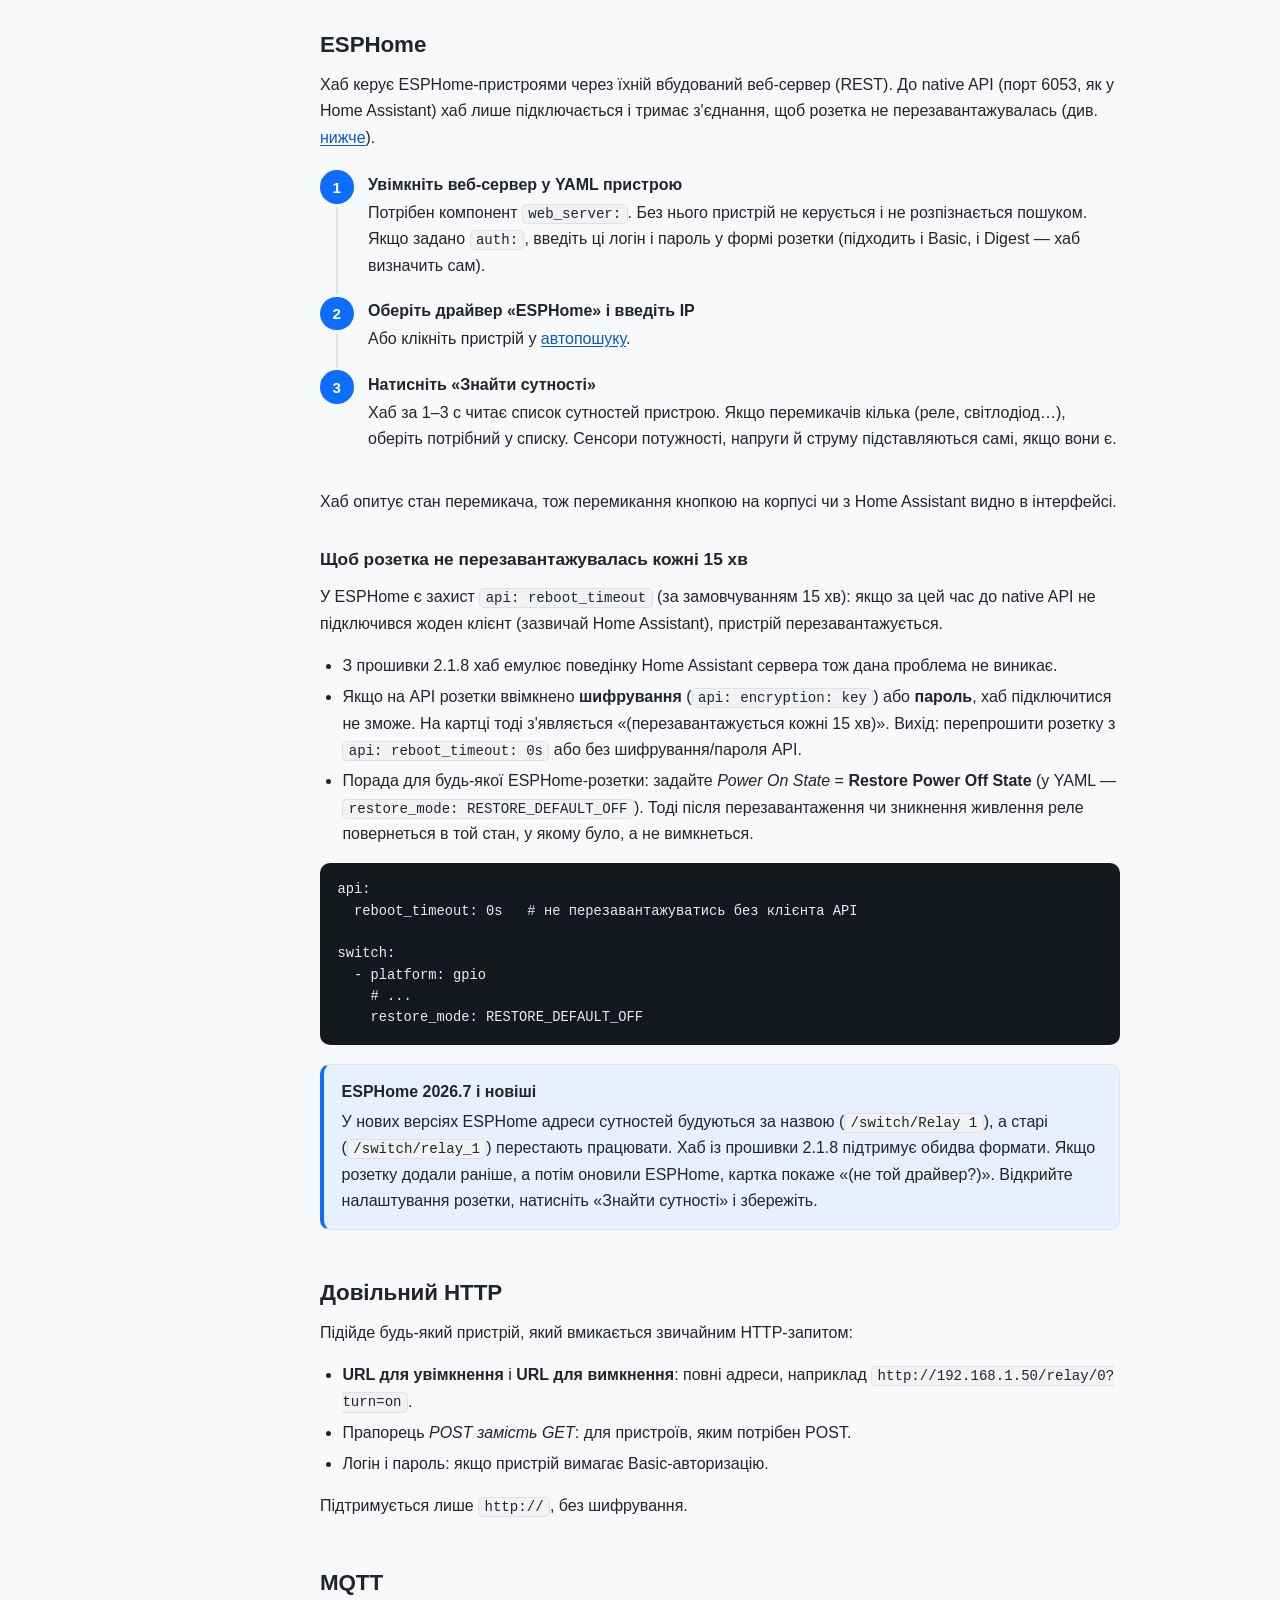
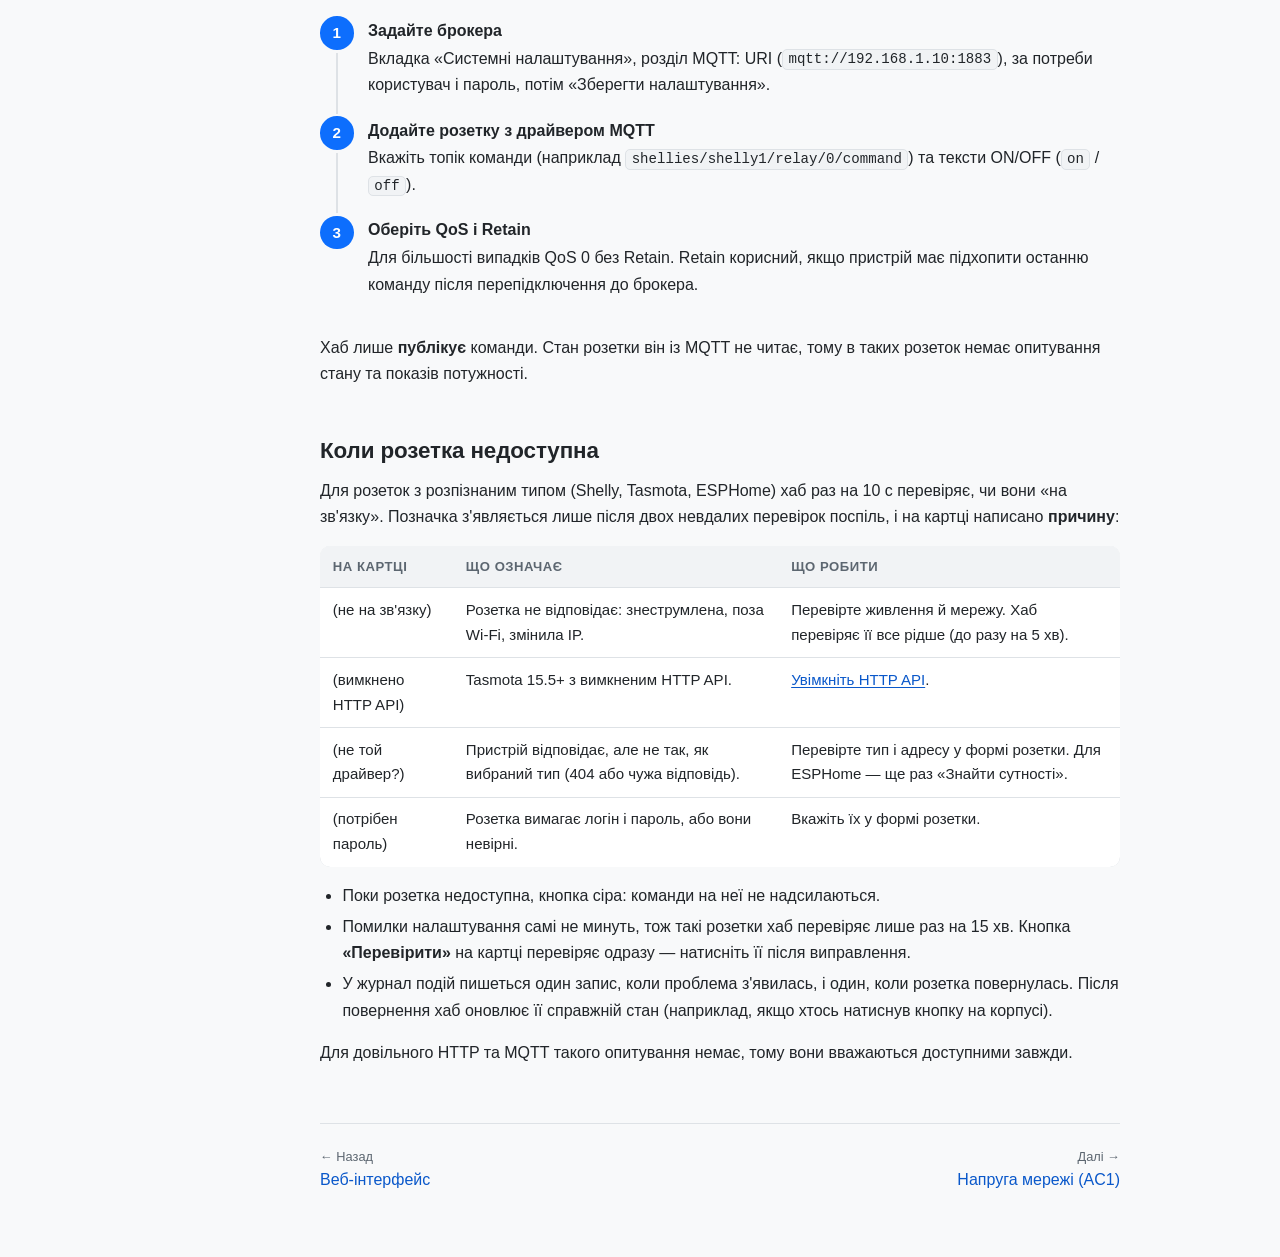
==== commit 77c250b3: "Правки тексту сайту під 2.1.8 Co-Authored-By: Claude Opus 5.5 <noreply@anthropic.com>" ====
--- a/devices.html
+++ b/devices.html
@@ -71,7 +71,7 @@
 
         <h2 id="shelly">Shelly і Tasmota</h2>
         <p>Найкраще рішення. У формі розетки оберіть <strong>Shelly (Gen1)</strong>, <strong>Shelly
-            (Gen2+/Gen3)</strong> або <strong>Tasmota</strong> і введіть IP-адресу. Протокол роботи вже реалізований. Або
+            (Gen2+/Gen3)</strong> або <strong>Tasmota</strong> і введіть IP-адресу. Або
             скористайтеся <a href="interface.html#scan">автопошуком</a>, і форма заповниться сама.</p>
         <ul>
             <li>Якщо на пристрої увімкнено пароль, його видно в пошуку як «(потрібен пароль)». Логін і пароль
@@ -82,8 +82,7 @@
 
         <div class="callout warn" id="tasmota-http-api">
             <span class="t">Tasmota 15.5 і новіші: увімкніть HTTP API</span>
-            З версії 15.5 Tasmota постачається з <strong>вимкненим HTTP API</strong>: веб-сторінка розетки відкривається,
-            а команди хаба (<code>/cm?cmnd=…</code>) вона відкидає. Хаб розпізнає це: у пошуку й на картці така
+            З версії 15.5 Tasmota постачається з <strong>вимкненим HTTP API</strong>. Хаб розпізнає це: у пошуку й на картці така
             розетка позначена «(вимкнено HTTP API)». Увімкніть на розетці <em>Configuration → Other → HTTP API</em>,
             збережіть і натисніть «Перевірити» на картці.
         </div>
@@ -125,8 +124,8 @@
         </div>
 
         <h2 id="esphome">ESPHome</h2>
-        <p>Хаб керує ESPHome-пристроями через їхній вбудований веб-сервер (REST), той самий, що відкривається в
-            браузері за IP пристрою. До native API (порт 6053, як у Home Assistant) хаб лише підключається і тримає
+        <p>Хаб керує ESPHome-пристроями через їхній вбудований веб-сервер (REST).
+            До native API (порт 6053, як у Home Assistant) хаб лише підключається і тримає
             з'єднання, щоб розетка не перезавантажувалась (див. <a href="#esphome-reboot">нижче</a>).</p>
         <ol class="steps">
             <li><strong>Увімкніть веб-сервер у YAML пристрою</strong>
@@ -142,26 +141,23 @@
                 потрібний у списку. Сенсори потужності, напруги й струму підставляються самі, якщо вони є.
             </li>
         </ol>
-        <p>Хаб опитує стан перемикача, тож перемикання кнопкою на корпусі чи з Home Assistant видно в інтерфейсі.
-            Перевірено на Athom Smart Plug V3.</p>
+        <p>Хаб опитує стан перемикача, тож перемикання кнопкою на корпусі чи з Home Assistant видно в інтерфейсі.</p>
 
         <h3 id="esphome-reboot">Щоб розетка не перезавантажувалась кожні 15 хв</h3>
         <p>У ESPHome є захист <code>api: reboot_timeout</code> (за замовчуванням 15 хв): якщо за цей час до native API
-            не підключився жоден клієнт (зазвичай Home Assistant), пристрій перезавантажується. Без Home Assistant
-            розетка ребутилася б кожні 15 хв і, залежно від налаштування, при цьому <strong>вимикала б реле</strong>.</p>
-        <ul>
-            <li>З прошивки 2.1.8 хаб сам тримає з'єднання з native API кожної ESPHome-розетки, тож ребутів немає.
-                Нічого налаштовувати не треба.
+            не підключився жоден клієнт (зазвичай Home Assistant), пристрій перезавантажується.</p>
+        <ul>
+            <li>З прошивки 2.1.8 хаб емулює поведінку Home Assistant сервера тож дана проблема не виникає.
             </li>
             <li>Якщо на API розетки ввімкнено <strong>шифрування</strong> (<code>api: encryption: key</code>) або
-                <strong>пароль</strong>, хаб підключитися не може. На картці тоді з'являється «(перезавантажується
+                <strong>пароль</strong>, хаб підключитися не зможе. На картці тоді з'являється «(перезавантажується
                 кожні 15 хв)». Вихід: перепрошити розетку з <code>api: reboot_timeout: 0s</code> або без
                 шифрування/пароля API.
             </li>
             <li>Порада для будь-якої ESPHome-розетки: задайте <em>Power On State</em> =
                 <strong>Restore Power Off State</strong> (у YAML — <code>restore_mode: RESTORE_DEFAULT_OFF</code>).
                 Тоді після перезавантаження чи зникнення живлення реле повернеться в той стан, у якому було, а не
-                вимкнеться. Хаб і так перевіряє стан розетки, коли вона повертається на зв'язок.
+                вимкнеться.
             </li>
         </ul>
         <pre><code>api:
